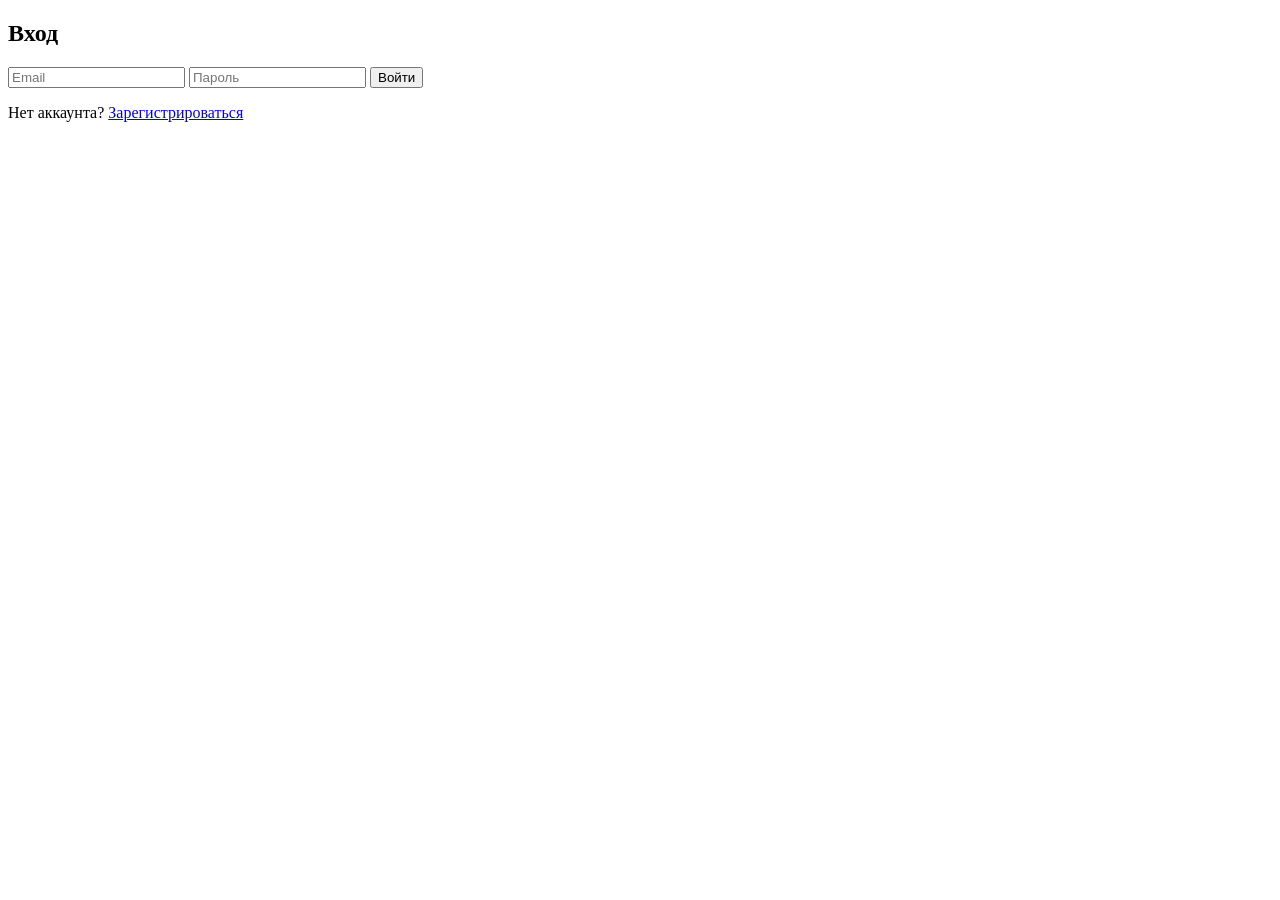
==== auth.html @ 266e4535 "Initial commit" ====
<!DOCTYPE html>
<html lang="ru">
<head>
    <meta charset="UTF-8">
    <title>Вход и Регистрация</title>
    <link rel="stylesheet" href="style.css"> </head>
<body>
    <div class="auth-container">
        <div id="loginBlock">
            <h2>Вход</h2>
            <form id="loginForm">
                <input type="email" id="loginEmail" placeholder="Email" required>
                <input type="password" id="loginPassword" placeholder="Пароль" required>
                <button type="submit">Войти</button>
            </form>
            <p>Нет аккаунта? <a href="#" onclick="toggleAuth()">Зарегистрироваться</a></p>
        </div>

        <div id="registerBlock" style="display: none;">
            <h2>Регистрация</h2>
            <form id="registerForm">
                <input type="email" id="regEmail" placeholder="Email" required>
                <input type="password" id="regPassword" placeholder="Пароль" required>
                <button type="submit">Создать аккаунт</button>
            </form>
            <p>Уже есть аккаунт? <a href="#" onclick="toggleAuth()">Войти</a></p>
        </div>

        <p id="statusMessage" style="font-weight: bold; margin-top: 15px;"></p>
    </div>

    <script src="auth.js"></script>
</body>
</html>
---- style.css ----
.main-header {
    box-shadow: 0 2px 5px rgba(0,0,0,0.05);
    position: sticky;
    top: 0;
    width: 100%;
    z-index: 100;
    background-color: #ffffff;
}

.main-header nav.container {
    display: flex;
    justify-content: space-between;
    align-items: center;
    padding-top: 1%;    
    padding-bottom: 1%;
    padding-left: 2%;
    padding-right: 2%;
}

.main-header .logo {
    font-family: arial;
    font-size: 1.5rem;
    font-weight: 700;
    color: rgb(0, 0, 0);
    text-decoration: none;
}

.main-header .logo:hover {
    color: #242424;
    text-decoration: none;
    text-shadow: 1px 1px 0px;
}

.main-header nav ul {
    list-style: none;
    display: flex;
    margin: 0;
    padding: 0;
}

.main-header nav ul li {
    margin-left: 25px;
    font-family: arial;
}

.main-header nav ul li a {
    text-decoration: none;
    color: var(--color-text);
    font-weight: 700;
    padding: 5px 0;
    transition: color 0.3s ease;
}

.main-header nav ul li a.active {
    color: #6D7546;
    border-bottom: 3px solid var(--color-accent);
}

.hero {
    background-image: url('https://images.unsplash.com/photo-1511497584788-876760111969?q=80&w=2070');
    background-size: cover;
    background-position: center center;
    color: #ffffff;
    height: 60vh;
    min-height: 450px;
    display: flex;
    align-items: center;
    justify-content: center;
    font-family: arial;
}

.hero-content {
    text-align: center;
}

.hero h1 {
    font-size: 2.8rem;
    margin-bottom: 1rem;
}

.hero p {
    font-size: 1.25rem;
    margin-bottom: 2rem;
    max-width: 600px;
    margin-left: auto;
    margin-right: auto;
}

.hero-buttons {
    display: flex;
    justify-content: center;
    gap: 1rem;
    flex-wrap: wrap;
}

.btn {
    color: #4e4e4e;
    font-weight: 700;
    padding: 12px 28px;
    text-decoration: none;
    transition: transform 0.2s ease;
    background-color: white;
    border-radius: 10px;
}

.btn:hover {
    transform: translateY(-2px);
}

.btn-secondary {
    color: #4e4e4e;
    font-weight: 700;
    padding: 12px 28px;
    text-decoration: none;
    transition: transform 0.2s ease;
    background-color: white;
    border-radius: 10px;
}

.btn-secondary:hover {
    transform: translateY(-2px);
}

.project-goal {
    padding: 60px 0;
    text-align: center;
    font-family: arial;
}

.project-goal h2 {
    font-size: 2.2rem;
    margin-bottom: 1rem;
}

.project-goal p {
    font-size: 1.1rem; 
    line-height: 1.7; 
    max-width: 750px;
    margin: 0 auto 2rem auto; 
}

.forecast-section {
    padding: 60px 0;
    background-color: #c7c7c7;
    text-align: center;
    margin-left: 15%;
    margin-right: 15%;
    margin-top: 2%;
    border-radius: 15px;
    font-family: arial;
}

.forecast-section h2 {
    font-size: 2.2rem;
    margin-bottom: 0.75rem;
}

.forecast-section p {
    font-size: 1.1rem;
    margin-bottom: 2rem;
    max-width: 600px;
    margin-left: auto;
    margin-right: auto;
}


.search-form {
    display: flex;
    justify-content: center;
    gap: 10px; 
    max-width: 500px;
    margin: 0 auto 2rem auto; 
}


.search-form input[type="text"] {
    margin-bottom: 0; 
    flex-grow: 1; 
}


.search-form .btn {
    flex-shrink: 0; 
}


.weather-results-container {
    margin-top: 2rem;
    text-align: left; 
    max-width: 700px;
    margin-left: auto;
    margin-right: auto;
}


.weather-card {
    background: #fff;
    padding: 30px;
    border-radius: 12px;
    box-shadow: 0 10px 30px rgba(0,0,0,0.08);
    border: 1px solid var(--color-border);
    animation: fadeIn 0.5s ease; 
}

@keyframes fadeIn {
    from { opacity: 0; transform: translateY(20px); }
    to { opacity: 1; transform: translateY(0); }
}

.weather-info {
    display: flex;
    align-items: center;
    gap: 20px;
    margin: 20px 0;
}

.weather-info .temp {
    font-size: 3rem;
    font-weight: 700;
    font-family: var();
    color: var();
}

.mtb-tip {
    background-color: var();
    padding: 15px;
    border-radius: 8px;
    border-left: 5px solid var();
    line-height: 1.5;
}

.weather-card h3 {
    margin-top: 0;
    border-bottom: 2px solid var();
    padding-bottom: 10px;
}

.weather-info img {
    width: 100px;
    height: 100px;
    background: linear-gradient(135deg, #e0f7fa 0%, #80deea 100%); 
    border-radius: 50%; 
    padding: 10px;
    box-shadow: 0 4px 10px rgba(0, 191, 165, 0.2); 
}



.trails-section {
    padding: 60px 0;
    background-color: #c7c7c7;
    text-align: center;
    font-family: arial;
    border-radius: 15px;
    margin-left: 15%;
    margin-right: 15%;
    margin-top: 2%;
    
}

.trails-section h2 {
    font-size: 2.2rem;
    margin-bottom: 1rem;
}

.trails-section p {
    margin-bottom: 3rem;
    color: var(--color-text);
}

/* Kontener na mapę */
.map-wrapper {
    width: 100%;
    max-width: 1000px;
    margin: 0 auto;
    border-radius: 15px; 
    overflow: hidden; 
    box-shadow: 0 10px 30px rgba(0,0,0,0.1); 
    border: 1px solid;
    border-color: #242424;
}

.map-wrapper iframe {
    display: block; 
}



.video-section {
    padding: 60px 0;
    background-color: var(--color-background);
    text-align: center;
    font-family: arial;
}

.video-grid {
    display: grid;
    grid-template-columns: repeat(auto-fit, minmax(300px, 1fr)); 
    gap: 30px;
    margin-top: 40px;
}

.video-card {
    background: #fff;
    border-radius: 12px;
    overflow: hidden;
    box-shadow: 0 4px 15px rgba(0,0,0,0.05);
    border: 1px solid var(--color-border);
    transition: transform 0.3s ease;
}

.video-card:hover {
    transform: translateY(-5px);
}


.video-container {
    width: 100%;
    aspect-ratio: 16 / 9; 
}

.video-container iframe {
    width: 100%;
    height: 100%;
    border: none;
}

.video-info {
    padding: 20px;
    text-align: left;
}

.video-info h3 {
    font-size: 1.2rem;
    margin-bottom: 10px;
    color: var(--color-text);
}

.video-info p {
    font-size: 0.95rem;
    color: #666;
    margin-bottom: 0;
}



.contact-section {
    padding: 60px 0;
    text-align: center;
    font-family: arial;
}

.contact-wrapper {
    max-width: 600px;
    margin: 40px auto 0;
    background: #fff;
    padding: 40px;
    border-radius: 15px;
    box-shadow: 0 10px 30px rgba(0,0,0,0.05);
    border: 1px solid var(--color-border);
}

.modern-form {
    text-align: left;
}

.form-group {
    margin-bottom: 20px;
}

.form-group label {
    display: block;
    font-family: var(--font-secondary);
    font-weight: 700;
    margin-bottom: 8px;
    font-size: 0.9rem;
    color: var(--color-text);
}

.form-group input, 
.form-group textarea {
    width: 100%;
    padding: 12px 15px;
    border: 1px solid var(--color-border);
    border-radius: 8px;
    font-family: var(--font-primary);
    font-size: 1rem;
    transition: border-color 0.3s ease, box-shadow 0.3s ease;
}


.form-group input:focus, 
.form-group textarea:focus {
    outline: none;
    border-color: var(--color-accent);
    box-shadow: 0 0 0 3px rgba(0, 191, 165, 0.1);
}

.modern-form .btn {
    width: 100%;
    margin-top: 10px;
}


.form-status {
    margin-top: 20px;
    padding: 15px;
    border-radius: 8px;
    display: none;
}

.form-status.success {
    display: block;
    background-color: #e8f5e9;
    color: #2e7d32;
    border: 1px solid #c8e6c9;
}

.add-trail-section {
    padding: 40px 0;
    background-color: var(--color-gray-light);
    margin: 20px 0;
    border-radius: 15px;
}

.user-trails-grid {
    display: grid;
    grid-template-columns: repeat(auto-fit, minmax(250px, 1fr));
    gap: 20px;
    margin-top: 30px;
}

.trail-card {
    background: white;
    padding: 20px;
    border-radius: 10px;
    border-left: 5px solid var(--color-accent);
    box-shadow: 0 4px 6px rgba(0,0,0,0.05);
    text-align: left;
}

.trail-card h4 { margin-top: 0; }
.difficulty-tag {
    display: inline-block;
    padding: 2px 8px;
    border-radius: 4px;
    font-size: 0.8rem;
    color: white;
    margin-bottom: 10px;
}
.tag-easy { background: #4caf50; }
.tag-medium { background: #2196f3; }
.tag-hard { background: #f44336; }
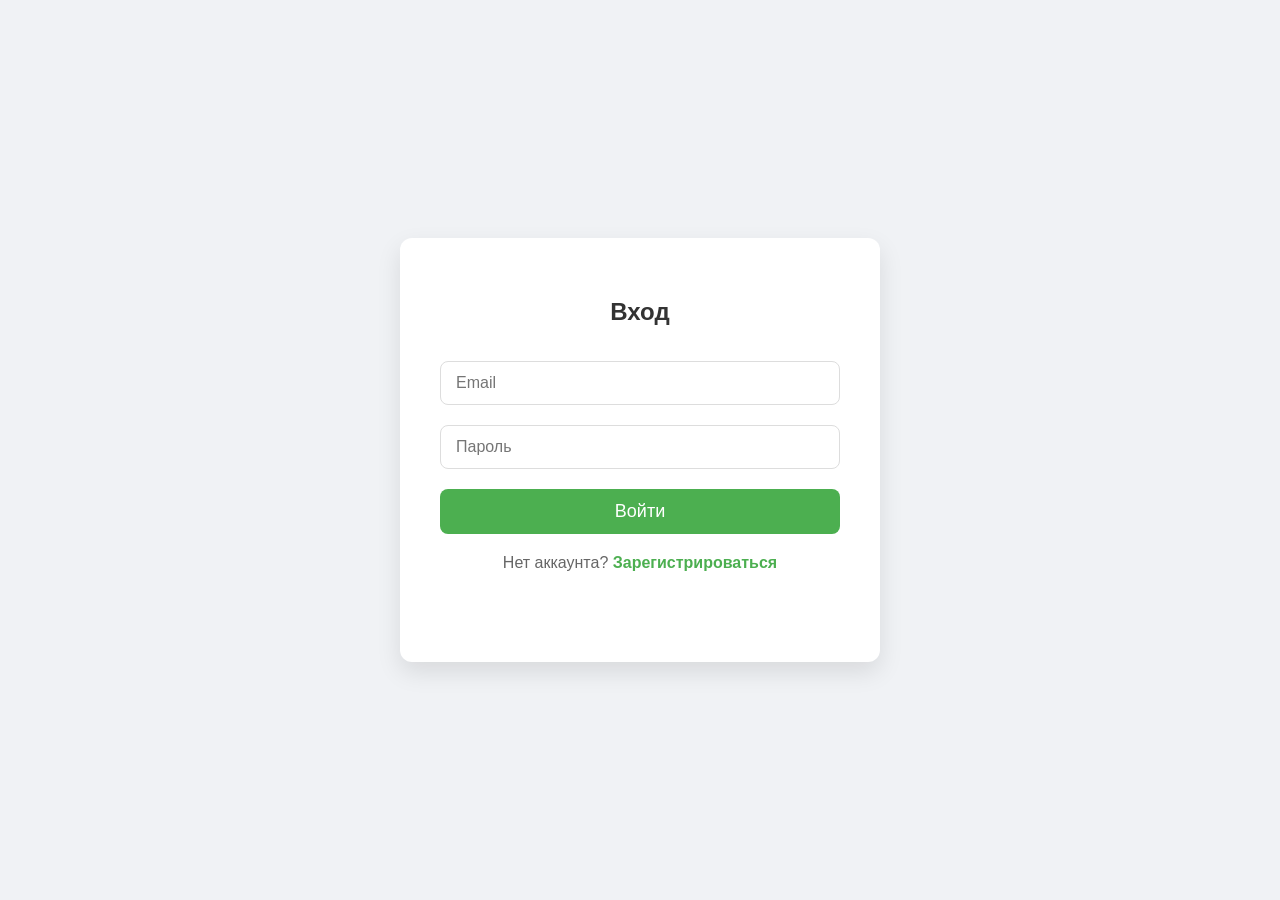
==== commit 87c839dd: "Initial commit" ====
--- a/auth.html
+++ b/auth.html
@@ -3,7 +3,7 @@
 <head>
     <meta charset="UTF-8">
     <title>Вход и Регистрация</title>
-    <link rel="stylesheet" href="style.css"> </head>
+    <link rel="stylesheet" href="auth.css"> </head>
 <body>
     <div class="auth-container">
         <div id="loginBlock">
--- a/auth.css
+++ b/auth.css
@@ -0,0 +1,92 @@
+/* Общие стили для центрирования */
+body {
+    font-family: 'Segoe UI', Tahoma, Geneva, Verdana, sans-serif;
+    background: #f0f2f5; /* Светло-серый фон */
+    display: flex;
+    justify-content: center;
+    align-items: center;
+    height: 100vh;
+    margin: 0;
+}
+
+/* Контейнер всей формы */
+.auth-container {
+    background: #ffffff;
+    padding: 40px;
+    border-radius: 12px;
+    box-shadow: 0 10px 25px rgba(0, 0, 0, 0.1);
+    width: 100%;
+    max-width: 400px; /* Чтобы на компе не было слишком широко */
+    text-align: center;
+}
+
+h2 {
+    color: #333;
+    margin-bottom: 25px;
+}
+
+/* Стили полей ввода */
+input {
+    width: 100%;
+    padding: 12px 15px;
+    margin: 10px 0;
+    border: 1px solid #ddd;
+    border-radius: 8px;
+    box-sizing: border-box; /* Чтобы паддинги не раздували инпут */
+    font-size: 16px;
+    transition: border-color 0.3s;
+}
+
+input:focus {
+    border-color: #4CAF50; /* Зеленый цвет при нажатии */
+    outline: none;
+}
+
+/* Кнопка */
+button {
+    width: 100%;
+    padding: 12px;
+    background-color: #4CAF50;
+    color: white;
+    border: none;
+    border-radius: 8px;
+    font-size: 18px;
+    cursor: pointer;
+    transition: background 0.3s;
+    margin-top: 10px;
+}
+
+button:hover {
+    background-color: #45a049;
+}
+
+/* Ссылки переключения */
+p {
+    margin-top: 20px;
+    color: #666;
+}
+
+a {
+    color: #4CAF50;
+    text-decoration: none;
+    font-weight: bold;
+}
+
+a:hover {
+    text-decoration: underline;
+}
+
+/* Тот самый блок для сообщений об успехе/ошибке */
+#statusMessage {
+    min-height: 20px; /* Чтобы текст не «дергал» форму при появлении */
+    margin-top: 15px;
+    font-size: 14px;
+}
+
+/* Адаптивность для мобилок */
+@media (max-width: 480px) {
+    .auth-container {
+        width: 90%;
+        padding: 25px;
+    }
+}
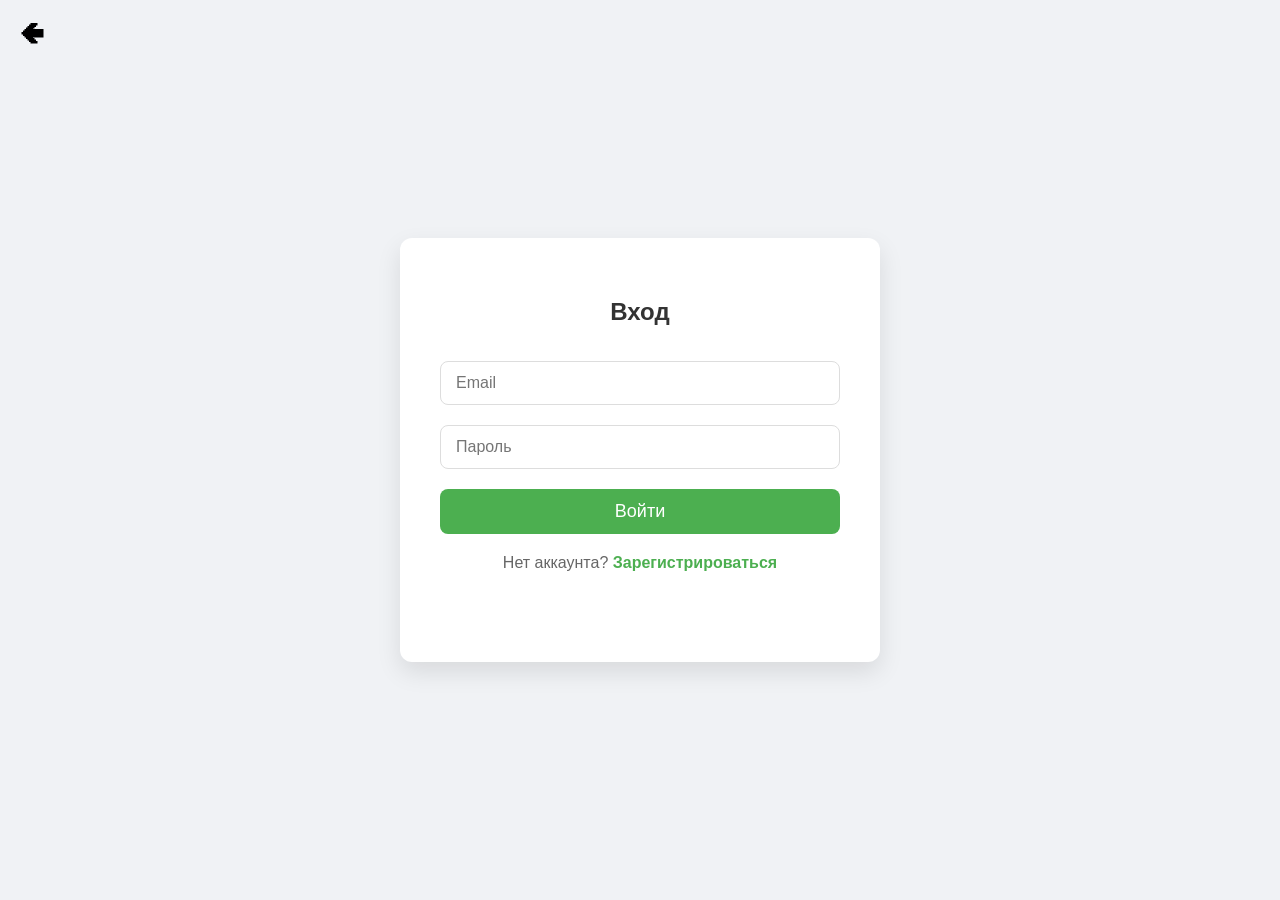
==== commit b78a4caa: "Initial commit" ====
--- a/auth.html
+++ b/auth.html
@@ -5,6 +5,8 @@
     <title>Вход и Регистрация</title>
     <link rel="stylesheet" href="auth.css"> </head>
 <body>
+
+    <a href="index.html" class="logo">🡸</a>
     <div class="auth-container">
         <div id="loginBlock">
             <h2>Вход</h2>
--- a/auth.css
+++ b/auth.css
@@ -89,4 +89,14 @@
         width: 90%;
         padding: 25px;
     }
+}
+
+.logo {
+    position: absolute;
+    top: 20px;
+    left: 20px;
+    font-size: 24px;
+    color: #000000;
+    text-decoration: none;
+    font-weight: bold;
 }
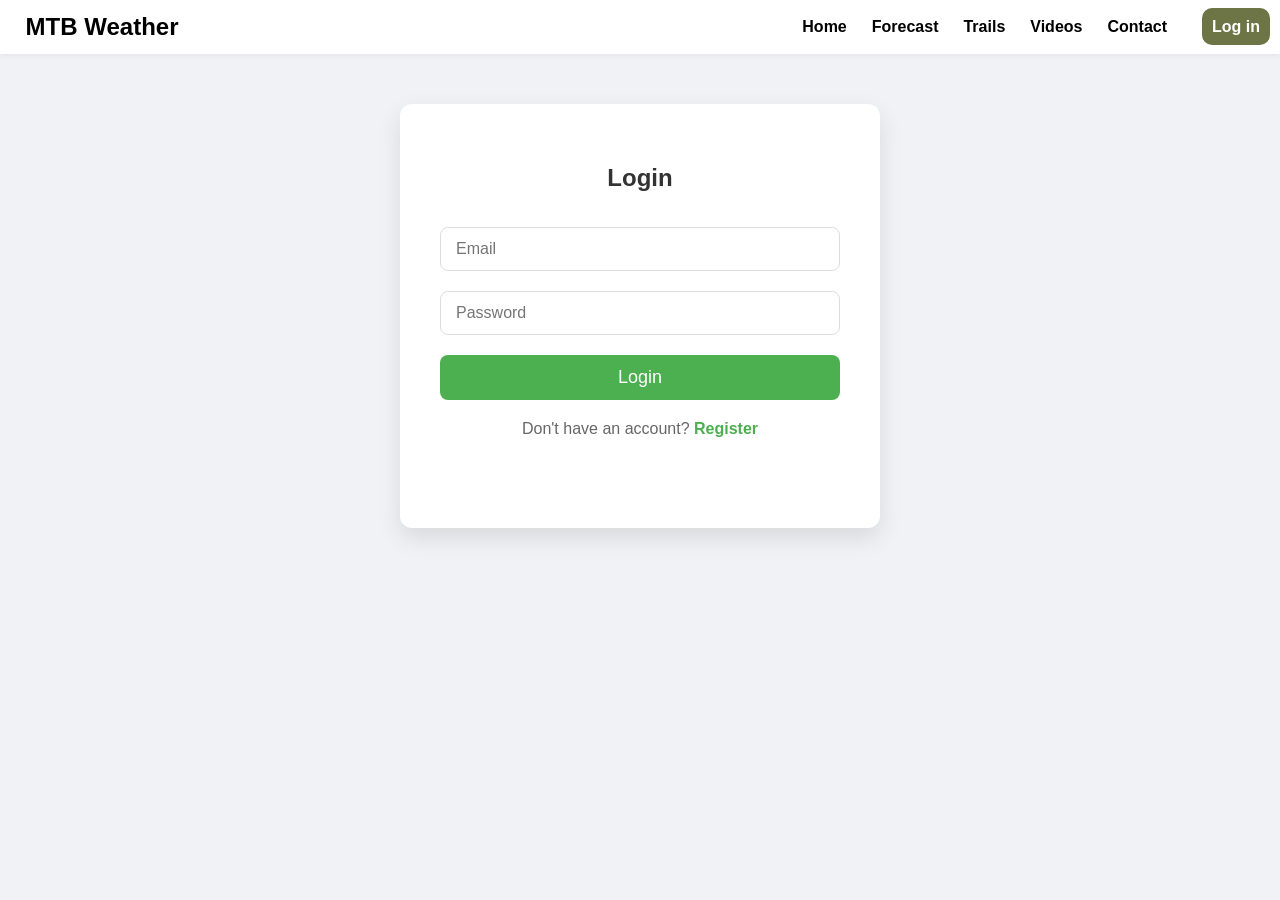
==== commit cd74fe3e: "Initial commit" ====
--- a/auth.html
+++ b/auth.html
@@ -1,31 +1,47 @@
 <!DOCTYPE html>
-<html lang="ru">
+<html lang="en">
 <head>
     <meta charset="UTF-8">
-    <title>Вход и Регистрация</title>
+    <title>Login and Registration</title>
     <link rel="stylesheet" href="auth.css"> </head>
 <body>
 
-    <a href="index.html" class="logo">🡸</a>
+     <header class="main-header">
+        <nav class="container">
+            <a href="index.html" class="logo">
+                MTB Weather
+            </a>
+            
+            <ul>
+                <li><a href="index.html" class="active">Home</a></li>
+                <li><a href="prognoza.html">Forecast</a></li>
+                <li><a href="trasy.html">Trails</a></li>
+                <li><a href="wideo.html">Videos</a></li>
+                <li><a href="kontakt.html">Contact</a></li>
+                <li><a href="auth.html" class="login">Log in</a></li>
+            </ul>
+        </nav>
+    </header>
+
     <div class="auth-container">
         <div id="loginBlock">
-            <h2>Вход</h2>
+            <h2>Login</h2>
             <form id="loginForm">
                 <input type="email" id="loginEmail" placeholder="Email" required>
-                <input type="password" id="loginPassword" placeholder="Пароль" required>
-                <button type="submit">Войти</button>
+                <input type="password" id="loginPassword" placeholder="Password" required>
+                <button type="submit">Login</button>
             </form>
-            <p>Нет аккаунта? <a href="#" onclick="toggleAuth()">Зарегистрироваться</a></p>
+            <p>Don't have an account? <a href="#" onclick="toggleAuth()">Register</a></p>
         </div>
 
         <div id="registerBlock" style="display: none;">
-            <h2>Регистрация</h2>
+            <h2>Registration</h2>
             <form id="registerForm">
                 <input type="email" id="regEmail" placeholder="Email" required>
-                <input type="password" id="regPassword" placeholder="Пароль" required>
-                <button type="submit">Создать аккаунт</button>
+                <input type="password" id="regPassword" placeholder="Password" required>
+                <button type="submit">Create Account</button>
             </form>
-            <p>Уже есть аккаунт? <a href="#" onclick="toggleAuth()">Войти</a></p>
+            <p>Already have an account? <a href="#" onclick="toggleAuth()">Login</a></p>
         </div>
 
         <p id="statusMessage" style="font-weight: bold; margin-top: 15px;"></p>
--- a/auth.css
+++ b/auth.css
@@ -3,10 +3,12 @@
     font-family: 'Segoe UI', Tahoma, Geneva, Verdana, sans-serif;
     background: #f0f2f5; /* Светло-серый фон */
     display: flex;
-    justify-content: center;
-    align-items: center;
-    height: 100vh;
+    flex-direction: column;
     margin: 0;
+}
+
+html {
+    scroll-behavior: smooth;
 }
 
 /* Контейнер всей формы */
@@ -18,6 +20,7 @@
     width: 100%;
     max-width: 400px; /* Чтобы на компе не было слишком широко */
     text-align: center;
+    margin: 50px auto;
 }
 
 h2 {
@@ -76,7 +79,7 @@
     text-decoration: underline;
 }
 
-/* Тот самый блок для сообщений об успехе/ошибке */
+
 #statusMessage {
     min-height: 20px; /* Чтобы текст не «дергал» форму при появлении */
     margin-top: 15px;
@@ -91,12 +94,64 @@
     }
 }
 
-.logo {
-    position: absolute;
-    top: 20px;
-    left: 20px;
-    font-size: 24px;
-    color: #000000;
+.main-header {
+    box-shadow: 0 2px 5px rgba(0,0,0,0.05);
+    position: sticky;
+    top: 0;
+    width: 100%;
+    z-index: 100;
+    background-color: #ffffff;
+    
+}
+
+.main-header nav.container {
+    display: flex;
+    justify-content: space-between;
+    align-items: center;
+    padding-top: 1%;    
+    padding-bottom: 1%;
+    padding-left: 2%;
+    padding-right: 0%;
+}
+
+.main-header .logo {
+    font-family: arial;
+    font-size: 1.5rem;
+    font-weight: 700;
+    color: rgb(0, 0, 0);
     text-decoration: none;
-    font-weight: bold;
+}
+
+.main-header .logo:hover {
+    color: #242424;
+    text-decoration: none;
+}
+
+.main-header nav ul {
+    list-style: none;
+    display: flex;
+    margin: 0;
+    padding: 0;
+}
+
+.main-header nav ul li {
+    margin-left: 25px;
+    font-family: arial;
+}
+
+.main-header nav ul li a {
+    text-decoration: none;
+    color: var(--color-text);
+    font-weight: 700;
+    padding: 5px 0;
+    transition: color 0.3s ease;
+}
+
+.main-header nav ul li a.login {
+    color: white;
+    background: #6D7546;
+    margin-left: 10px;
+    margin-right: 10px;
+    padding: 10px;
+    border-radius: 10px;
 }
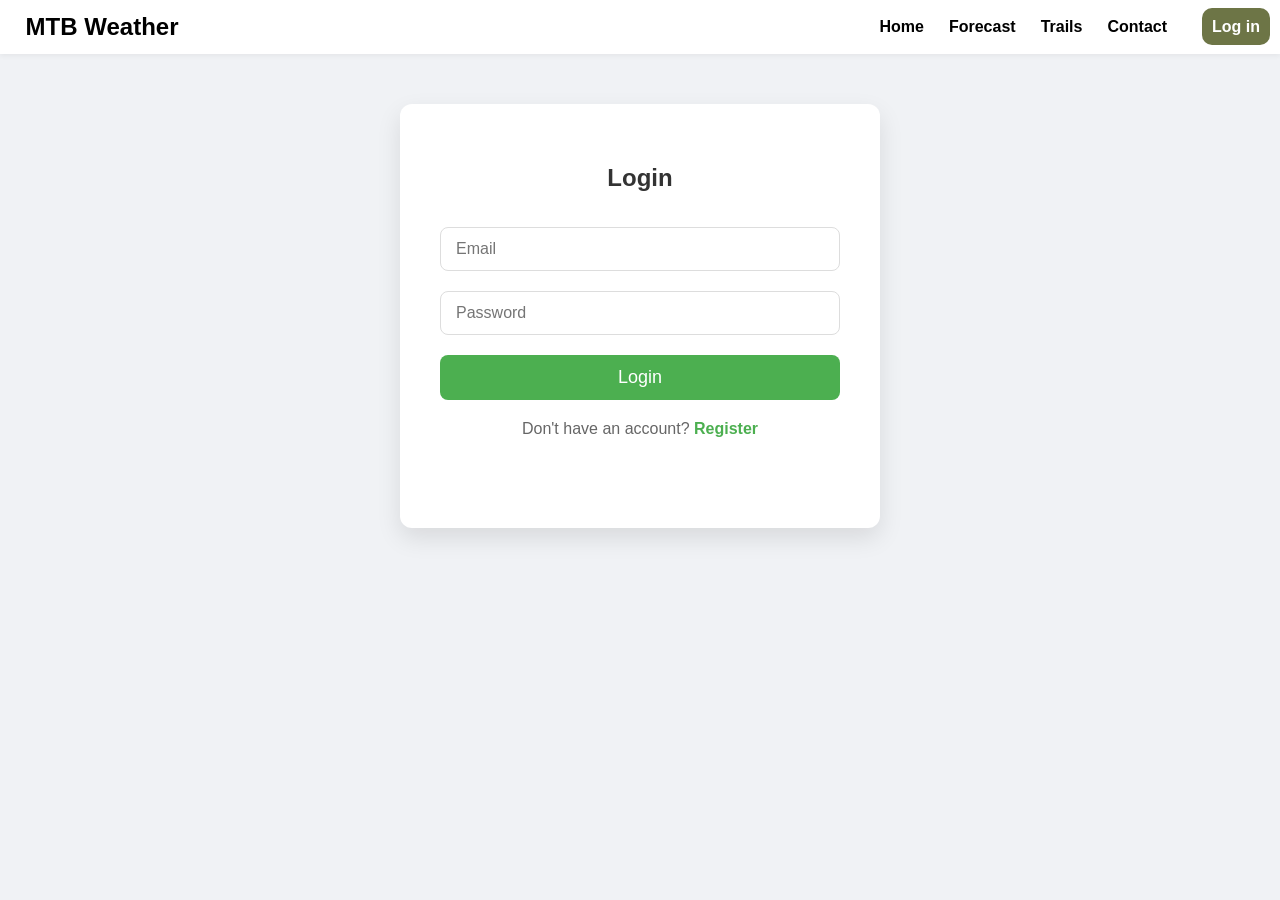
==== commit 9fb3b485: "Initial commit" ====
--- a/auth.html
+++ b/auth.html
@@ -16,7 +16,7 @@
                 <li><a href="index.html" class="active">Home</a></li>
                 <li><a href="prognoza.html">Forecast</a></li>
                 <li><a href="trasy.html">Trails</a></li>
-                <li><a href="wideo.html">Videos</a></li>
+                
                 <li><a href="kontakt.html">Contact</a></li>
                 <li><a href="auth.html" class="login">Log in</a></li>
             </ul>
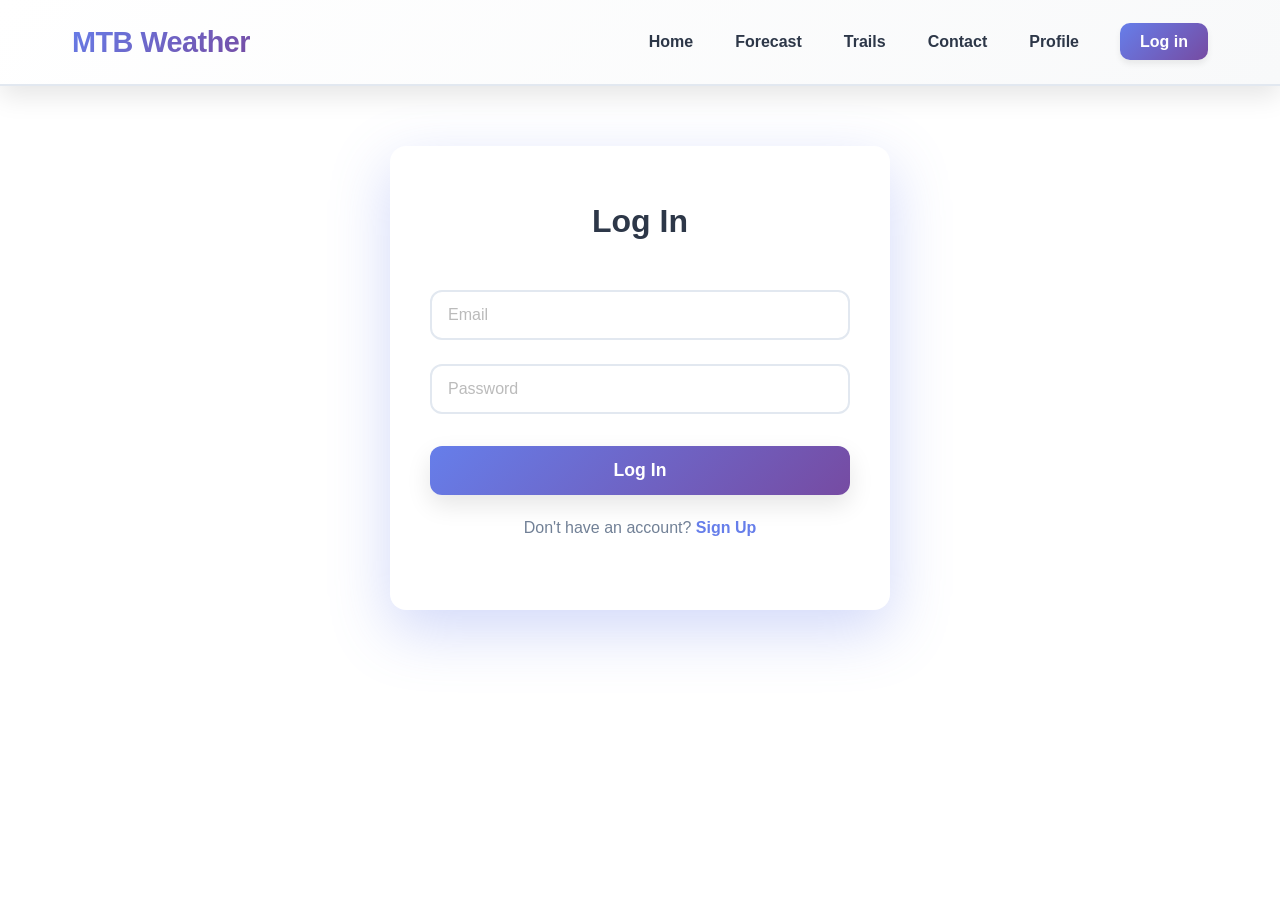
==== commit aa72a0a3: "Initial commit" ====
--- a/auth.html
+++ b/auth.html
@@ -2,50 +2,55 @@
 <html lang="en">
 <head>
     <meta charset="UTF-8">
-    <title>Login and Registration</title>
-    <link rel="stylesheet" href="auth.css"> </head>
+    <meta name="viewport" content="width=device-width, initial-scale=1.0">
+    <title>Login and Registration - MTB Weather</title>
+    <link rel="stylesheet" href="style.css">
+</head>
 <body>
 
-     <header class="main-header">
+    <header class="main-header">
         <nav class="container">
             <a href="index.html" class="logo">
                 MTB Weather
             </a>
             
             <ul>
-                <li><a href="index.html" class="active">Home</a></li>
+                <li><a href="index.html">Home</a></li>
                 <li><a href="prognoza.html">Forecast</a></li>
                 <li><a href="trasy.html">Trails</a></li>
                 
                 <li><a href="kontakt.html">Contact</a></li>
-                <li><a href="auth.html" class="login">Log in</a></li>
+                <li><a href="profile.html">Profile</a></li>
+                <li><a href="auth.html" class="login active">Log in</a></li>
             </ul>
         </nav>
     </header>
 
-    <div class="auth-container">
-        <div id="loginBlock">
-            <h2>Login</h2>
-            <form id="loginForm">
-                <input type="email" id="loginEmail" placeholder="Email" required>
-                <input type="password" id="loginPassword" placeholder="Password" required>
-                <button type="submit">Login</button>
-            </form>
-            <p>Don't have an account? <a href="#" onclick="toggleAuth()">Register</a></p>
+    <main>
+        <div class="auth-container">
+            <div id="loginBlock">
+                <h2>Log In</h2>
+                <form id="loginForm">
+                    <input type="email" id="loginEmail" placeholder="Email" required>
+                    <input type="password" id="loginPassword" placeholder="Password" required>
+                    <button type="submit">Log In</button>
+                </form>
+                <p>Don't have an account? <a href="#" onclick="toggleAuth()">Sign Up</a></p>
+            </div>
+
+            <div id="registerBlock" style="display: none;">
+                <h2>Registration</h2>
+                <form id="registerForm">
+                    <input type="email" id="regEmail" placeholder="Email" required>
+                    <input type="password" id="regPassword" placeholder="Password" required>
+                    <button type="submit">Create Account</button>
+                </form>
+                <p>Already have an account? <a href="#" onclick="toggleAuth()">Log In</a></p>
+            </div>
+
+            <p id="statusMessage"></p>
         </div>
-
-        <div id="registerBlock" style="display: none;">
-            <h2>Registration</h2>
-            <form id="registerForm">
-                <input type="email" id="regEmail" placeholder="Email" required>
-                <input type="password" id="regPassword" placeholder="Password" required>
-                <button type="submit">Create Account</button>
-            </form>
-            <p>Already have an account? <a href="#" onclick="toggleAuth()">Login</a></p>
-        </div>
-
-        <p id="statusMessage" style="font-weight: bold; margin-top: 15px;"></p>
-    </div>
+    </main>
 
     <script src="auth.js"></script>
 </body>
--- a/style.css
+++ b/style.css
@@ -0,0 +1,1566 @@
+/* ===== CSS Variables ===== */
+:root {
+    --primary-color: #667eea;
+    --secondary-color: #764ba2;
+    --accent-color: #f093fb;
+    --text-dark: #2d3748;
+    --text-light: #718096;
+    --bg-light: #f7fafc;
+    --white: #ffffff;
+    --border-color: #e2e8f0;
+    --shadow-sm: 0 4px 6px rgba(0, 0, 0, 0.07);
+    --shadow-md: 0 10px 25px rgba(0, 0, 0, 0.1);
+    --shadow-lg: 0 20px 60px rgba(102, 126, 234, 0.3);
+}
+
+/* ===== Global Styles ===== */
+* {
+    margin: 0;
+    padding: 0;
+    box-sizing: border-box;
+}
+
+html, body {
+    font-family: 'Segoe UI', Tahoma, Geneva, Verdana, sans-serif;
+    color: var(--text-dark);
+    background-color: var(--white);
+    line-height: 1.6;
+}
+
+main {
+    min-height: calc(100vh - 200px);
+}
+
+.container {
+    max-width: 1200px;
+    margin: 0 auto;
+    padding: 0 20px;
+}
+
+/* ===== Header Navigation ===== */
+.main-header {
+    box-shadow: var(--shadow-md);
+    position: sticky;
+    top: 0;
+    width: 100%;
+    z-index: 100;
+    background: linear-gradient(135deg, var(--white) 0%, #f8f9fa 100%);
+    border-bottom: 2px solid var(--border-color);
+}
+
+.main-header nav.container {
+    display: flex;
+    justify-content: space-between;
+    align-items: center;
+    padding: 1.2rem 2rem;
+}
+
+.main-header .logo {
+    font-family: 'Segoe UI', sans-serif;
+    font-size: 1.8rem;
+    font-weight: 800;
+    background: linear-gradient(135deg, var(--primary-color), var(--secondary-color));
+    -webkit-background-clip: text;
+    -webkit-text-fill-color: transparent;
+    background-clip: text;
+    text-decoration: none;
+    letter-spacing: -0.5px;
+    transition: transform 0.3s ease;
+}
+
+.main-header .logo:hover {
+    transform: scale(1.05);
+    text-decoration: none;
+}
+
+.main-header nav ul {
+    list-style: none;
+    display: flex;
+    margin: 0;
+    padding: 0;
+    gap: 10px;
+    align-items: center;
+}
+
+.main-header nav ul li {
+    margin-left: 0;
+    font-family: 'Segoe UI', sans-serif;
+}
+
+.main-header nav ul li a {
+    text-decoration: none;
+    color: var(--text-dark);
+    font-weight: 600;
+    padding: 8px 16px;
+    transition: all 0.3s ease;
+    border-radius: 8px;
+    position: relative;
+}
+
+.main-header nav ul li a::after {
+    content: '';
+    position: absolute;
+    bottom: 0;
+    left: 50%;
+    width: 0;
+    height: 2px;
+    background: var(--primary-color);
+    transition: all 0.3s ease;
+    transform: translateX(-50%);
+}
+
+.main-header nav ul li a:hover::after {
+    width: 80%;
+}
+
+.main-header nav ul li a:hover {
+    color: var(--primary-color);
+}
+
+.main-header nav ul li a.login {
+    color: var(--white);
+    background: linear-gradient(135deg, var(--primary-color), var(--secondary-color));
+    padding: 10px 20px;
+    border-radius: 10px;
+    margin-left: 15px;
+    font-weight: 700;
+    box-shadow: var(--shadow-sm);
+    transition: all 0.3s ease;
+}
+
+.main-header nav ul li a.login:hover {
+    transform: translateY(-3px);
+    box-shadow: var(--shadow-md);
+}
+
+.main-header nav ul li a.login::after {
+    display: none;
+}
+
+/* ===== Hero Section ===== */
+.hero {
+    background: linear-gradient(135deg, var(--primary-color) 0%, var(--secondary-color) 100%);
+    color: var(--white);
+    height: 60vh;
+    min-height: 500px;
+    display: flex;
+    align-items: center;
+    justify-content: center;
+    font-family: 'Segoe UI', sans-serif;
+    position: relative;
+    overflow: hidden;
+}
+
+.hero::before {
+    content: '';
+    position: absolute;
+    top: -50%;
+    right: -10%;
+    width: 500px;
+    height: 500px;
+    background: rgba(255, 255, 255, 0.1);
+    border-radius: 50%;
+    animation: float 6s ease-in-out infinite;
+}
+
+@keyframes float {
+    0%, 100% { transform: translateY(0px); }
+    50% { transform: translateY(20px); }
+}
+
+.hero-content {
+    text-align: center;
+    position: relative;
+    z-index: 1;
+}
+
+.hero h1 {
+    font-size: 3.5rem;
+    margin-bottom: 1rem;
+    font-weight: 800;
+    letter-spacing: -1px;
+    line-height: 1.2;
+}
+
+.hero p {
+    font-size: 1.35rem;
+    margin-bottom: 2.5rem;
+    max-width: 700px;
+    margin-left: auto;
+    margin-right: auto;
+    opacity: 0.95;
+    line-height: 1.7;
+}
+
+.hero-buttons {
+    display: flex;
+    justify-content: center;
+    gap: 1.5rem;
+    flex-wrap: wrap;
+}
+
+/* ===== Buttons ===== */
+.btn {
+    color: var(--white);
+    font-weight: 700;
+    padding: 13px 32px;
+    text-decoration: none;
+    transition: all 0.3s ease;
+    background: linear-gradient(135deg, rgba(255,255,255,0.2), rgba(255,255,255,0.1));
+    border-radius: 12px;
+    border: 2px solid rgba(255,255,255,0.3);
+    cursor: pointer;
+    font-size: 1rem;
+    display: inline-block;
+}
+
+.btn:hover {
+    transform: translateY(-3px);
+    box-shadow: 0 15px 35px rgba(0, 0, 0, 0.2);
+    background: rgba(255,255,255,0.25);
+    border-color: rgba(255,255,255,0.5);
+}
+
+.btn:active {
+    transform: translateY(-1px);
+}
+
+.btn-secondary {
+    color: var(--text-dark);
+    font-weight: 700;
+    padding: 13px 32px;
+    text-decoration: none;
+    transition: all 0.3s ease;
+    background-color: var(--white);
+    border-radius: 12px;
+    border: 2px solid var(--primary-color);
+    cursor: pointer;
+    font-size: 1rem;
+    display: inline-block;
+}
+
+.btn-secondary:hover {
+    transform: translateY(-3px);
+}
+
+/* ===== Project Goal Section ===== */
+.project-goal {
+    padding: 100px 20px;
+    text-align: center;
+    font-family: 'Segoe UI', sans-serif;
+    background-color: var(--bg-light);
+}
+
+.project-goal h2 {
+    font-size: 2.5rem;
+    margin-bottom: 1.5rem;
+    font-weight: 800;
+    color: var(--text-dark);
+}
+
+.project-goal p {
+    font-size: 1.15rem; 
+    line-height: 1.8; 
+    max-width: 750px;
+    margin: 0 auto 2rem auto;
+    color: var(--text-light);
+}
+
+/* ===== Forecast Section ===== */
+.forecast-section {
+    padding: 100px 40px;
+    background: linear-gradient(135deg, var(--primary-color) 0%, var(--secondary-color) 100%);
+    text-align: center;
+    margin: 3% auto;
+    max-width: 1100px;
+    border-radius: 25px;
+    font-family: 'Segoe UI', sans-serif;
+    box-shadow: var(--shadow-lg);
+    color: var(--white);
+    position: relative;
+    overflow: hidden;
+}
+
+.forecast-section::before {
+    content: '';
+    position: absolute;
+    bottom: -50px;
+    right: -50px;
+    width: 300px;
+    height: 300px;
+    background: rgba(255, 255, 255, 0.1);
+    border-radius: 50%;
+}
+
+.forecast-section h2 {
+    font-size: 3rem;
+    margin-bottom: 1rem;
+    font-weight: 800;
+    letter-spacing: -0.5px;
+    position: relative;
+    z-index: 1;
+}
+
+.forecast-section p {
+    font-size: 1.2rem;
+    margin-bottom: 3rem;
+    max-width: 650px;
+    margin-left: auto;
+    margin-right: auto;
+    line-height: 1.7;
+    opacity: 0.98;
+    position: relative;
+    z-index: 1;
+}
+
+/* ===== Search Form ===== */
+.search-form {
+    display: flex;
+    justify-content: center;
+    gap: 12px; 
+    max-width: 600px;
+    margin: 0 auto 3rem auto;
+    flex-wrap: wrap;
+    position: relative;
+    z-index: 1;
+}
+
+.search-form input[type="text"] {
+    margin-bottom: 0; 
+    flex-grow: 1;
+    min-width: 280px;
+    padding: 15px 20px;
+    border: none;
+    border-radius: 14px;
+    font-size: 1rem;
+    background-color: var(--white);
+    box-shadow: var(--shadow-md);
+    transition: all 0.3s ease;
+    color: var(--text-dark);
+}
+
+.search-form input[type="text"]:focus {
+    outline: none;
+    box-shadow: 0 20px 40px rgba(0, 0, 0, 0.2);
+    transform: translateY(-3px);
+}
+
+.search-form input[type="text"]::placeholder {
+    color: #bbb;
+}
+
+.search-form .btn {
+    flex-shrink: 0;
+    background: var(--white);
+    color: var(--primary-color);
+    font-weight: 800;
+    padding: 15px 36px;
+    border: none;
+    border-radius: 14px;
+    font-size: 1rem;
+    cursor: pointer;
+    box-shadow: var(--shadow-md);
+    transition: all 0.3s ease;
+}
+
+.search-form .btn:hover {
+    transform: translateY(-3px);
+    box-shadow: 0 20px 40px rgba(0, 0, 0, 0.2);
+    background-color: #f0f5ff;
+}
+
+.search-form .btn:active {
+    transform: translateY(-1px);
+}
+
+/* ===== Weather Results Container ===== */
+.weather-results-container {
+    margin-top: 3rem;
+    text-align: left; 
+    max-width: 750px;
+    margin-left: auto;
+    margin-right: auto;
+    position: relative;
+    z-index: 1;
+}
+
+/* ===== Weather Card ===== */
+.weather-card {
+    background: var(--white);
+    padding: 35px;
+    border-radius: 16px;
+    box-shadow: var(--shadow-md);
+    border: 1px solid var(--border-color);
+    animation: slideUp 0.5s ease;
+    transition: all 0.3s ease;
+    margin-bottom: 20px;
+}
+
+.weather-card:hover {
+    box-shadow: var(--shadow-lg);
+    transform: translateY(-5px);
+}
+
+@keyframes slideUp {
+    from { 
+        opacity: 0; 
+        transform: translateY(30px); 
+    }
+    to { 
+        opacity: 1; 
+        transform: translateY(0); 
+    }
+}
+
+.weather-card h3 {
+    margin-top: 0;
+    margin-bottom: 20px;
+    color: var(--primary-color);
+    font-size: 1.6rem;
+    font-weight: 800;
+    border-bottom: 3px solid var(--primary-color);
+    padding-bottom: 12px;
+}
+
+/* ===== Weather Info ===== */
+.weather-info {
+    display: flex;
+    align-items: center;
+    gap: 25px;
+    margin: 25px 0;
+    padding: 20px;
+    background: linear-gradient(135deg, rgba(102, 126, 234, 0.05), rgba(118, 75, 162, 0.05));
+    border-radius: 12px;
+}
+
+.weather-info .temp {
+    font-size: 3.5rem;
+    font-weight: 800;
+    color: var(--primary-color);
+}
+
+.weather-info img {
+    width: 120px;
+    height: 120px;
+    border-radius: 50%; 
+    padding: 10px;
+    box-shadow: 0 10px 25px rgba(0, 191, 165, 0.2);
+    flex-shrink: 0;
+}
+
+.weather-info .details p {
+    color: black;
+    margin: 5px 0;
+}
+
+/* ===== MTB Tip ===== */
+.mtb-tip {
+    background: linear-gradient(135deg, rgba(102, 126, 234, 0.1), rgba(118, 75, 162, 0.1));
+    padding: 20px;
+    border-radius: 12px;
+    border-left: 5px solid var(--primary-color);
+    line-height: 1.7;
+    margin-top: 20px;
+    color: var(--text-dark);
+    font-weight: 500;
+}
+
+/* ===== Additional Styles ===== */
+input, textarea, select {
+    font-family: 'Segoe UI', sans-serif;
+}
+
+a {
+    color: var(--primary-color);
+    text-decoration: none;
+    transition: color 0.3s ease;
+}
+
+a:hover {
+    text-decoration: underline;
+}
+
+/* ===== Responsive Design ===== */
+@media (max-width: 768px) {
+    .main-header nav.container {
+        flex-direction: column;
+        gap: 1rem;
+        padding: 1rem;
+    }
+
+    .main-header nav ul {
+        flex-direction: column;
+        gap: 10px;
+        width: 100%;
+    }
+
+    .main-header nav ul li {
+        width: 100%;
+        text-align: center;
+    }
+
+    .main-header nav ul li a.login {
+        margin-left: 0;
+    }
+
+    .hero h1 {
+        font-size: 2.2rem;
+    }
+
+    .hero p {
+        font-size: 1.1rem;
+    }
+
+    .forecast-section {
+        margin: 2rem 1rem;
+        padding: 60px 20px;
+    }
+
+    .forecast-section h2 {
+        font-size: 2rem;
+    }
+
+    .forecast-section p {
+        font-size: 1rem;
+    }
+
+    .search-form {
+        flex-direction: column;
+    }
+
+    .search-form input[type="text"],
+    .search-form .btn {
+        width: 100%;
+        min-width: unset;
+    }
+
+    .weather-info {
+        flex-direction: column;
+        text-align: center;
+    }
+
+    .project-goal {
+        padding: 60px 20px;
+    }
+
+    .project-goal h2 {
+        font-size: 1.8rem;
+    }
+}
+
+@media (max-width: 480px) {
+    .main-header .logo {
+        font-size: 1.5rem;
+    }
+
+    .hero {
+        min-height: 350px;
+    }
+
+    .hero h1 {
+        font-size: 1.8rem;
+    }
+
+    .hero-buttons {
+        flex-direction: column;
+    }
+
+    .btn {
+        width: 100%;
+    }
+
+    .weather-card {
+        padding: 20px;
+    }
+
+    .weather-info img {
+        width: 80px;
+        height: 80px;
+    }
+
+    .weather-info .temp {
+        font-size: 2.5rem;
+    }
+}
+
+/* ===== Trails Section ===== */
+.trails-intro {
+    padding: 80px 40px;
+    background: linear-gradient(135deg, var(--primary-color) 0%, var(--secondary-color) 100%);
+    text-align: center;
+    color: var(--white);
+    font-family: 'Segoe UI', sans-serif;
+    position: relative;
+    overflow: hidden;
+}
+
+.trails-intro::before {
+    content: '';
+    position: absolute;
+    top: -50px;
+    left: -50px;
+    width: 300px;
+    height: 300px;
+    background: rgba(255, 255, 255, 0.1);
+    border-radius: 50%;
+}
+
+.trails-intro h1 {
+    font-size: 3.5rem;
+    margin-bottom: 1rem;
+    font-weight: 800;
+    letter-spacing: -1px;
+    position: relative;
+    z-index: 1;
+    line-height: 1.2;
+}
+
+.trails-intro .intro-text {
+    font-size: 1.2rem;
+    max-width: 700px;
+    margin: 0 auto;
+    line-height: 1.7;
+    opacity: 0.98;
+    position: relative;
+    z-index: 1;
+}
+
+.trail-categories {
+    padding: 80px 40px;
+    background-color: var(--bg-light);
+    text-align: center;
+    font-family: 'Segoe UI', sans-serif;
+}
+
+.trail-categories h2 {
+    font-size: 2.8rem;
+    margin-bottom: 3rem;
+    font-weight: 800;
+    color: var(--text-dark);
+}
+
+.categories-grid {
+    display: grid;
+    grid-template-columns: repeat(auto-fit, minmax(250px, 1fr));
+    gap: 25px;
+    max-width: 1400px;
+    margin: 0 auto;
+}
+
+.category-card {
+    background: var(--white);
+    padding: 40px 30px;
+    border-radius: 16px;
+    box-shadow: var(--shadow-md);
+    transition: all 0.3s ease;
+    border: 2px solid transparent;
+}
+
+.category-card:hover {
+    transform: translateY(-10px);
+    box-shadow: var(--shadow-lg);
+    border-color: var(--primary-color);
+}
+
+.category-icon {
+    font-size: 3rem;
+    margin-bottom: 15px;
+}
+
+.category-card h3 {
+    font-size: 1.6rem;
+    color: var(--primary-color);
+    margin-bottom: 10px;
+    font-weight: 800;
+}
+
+.category-card p {
+    color: var(--text-light);
+    font-size: 1rem;
+    line-height: 1.6;
+}
+
+.trails-map-section {
+    padding: 100px 40px;
+    background-color: #fafbfc;
+    text-align: center;
+    font-family: 'Segoe UI', sans-serif;
+}
+
+.map-section-header {
+    margin-bottom: 4rem;
+    animation: fadeInDown 0.6s ease;
+}
+
+@keyframes fadeInDown {
+    from {
+        opacity: 0;
+        transform: translateY(-20px);
+    }
+    to {
+        opacity: 1;
+        transform: translateY(0);
+    }
+}
+
+.map-section-header h2 {
+    font-size: 3rem;
+    font-weight: 800;
+    color: var(--text-dark);
+    margin-bottom: 0.5rem;
+    letter-spacing: -1px;
+}
+
+.map-section-header p {
+    font-size: 1.3rem;
+    color: var(--primary-color);
+    font-weight: 600;
+}
+
+.map-container-modern {
+    display: grid;
+    grid-template-columns: 1fr 1.5fr;
+    gap: 40px;
+    align-items: start;
+    margin-bottom: 4rem;
+}
+
+.map-left-info {
+    animation: fadeInLeft 0.6s ease;
+}
+
+@keyframes fadeInLeft {
+    from {
+        opacity: 0;
+        transform: translateX(-30px);
+    }
+    to {
+        opacity: 1;
+        transform: translateX(0);
+    }
+}
+
+.info-badge {
+    background: linear-gradient(135deg, var(--primary-color), var(--secondary-color));
+    color: var(--white);
+    padding: 30px;
+    border-radius: 18px;
+    margin-bottom: 25px;
+    box-shadow: var(--shadow-lg);
+    transition: all 0.3s ease;
+}
+
+.info-badge:hover {
+    transform: translateY(-5px);
+    box-shadow: 0 30px 80px rgba(102, 126, 234, 0.4);
+}
+
+.badge-number {
+    font-size: 3rem;
+    display: block;
+    margin-bottom: 10px;
+}
+
+.info-badge p {
+    font-size: 1.4rem;
+    font-weight: 700;
+    margin: 0;
+}
+
+.info-features {
+    background: var(--white);
+    padding: 30px;
+    border-radius: 18px;
+    box-shadow: var(--shadow-md);
+    text-align: left;
+}
+
+.info-features h3 {
+    color: var(--text-dark);
+    font-size: 1.3rem;
+    font-weight: 800;
+    margin-bottom: 20px;
+    margin-top: 0;
+}
+
+.features-list {
+    list-style: none;
+    padding: 0;
+    margin: 0;
+}
+
+.features-list li {
+    display: flex;
+    gap: 15px;
+    padding: 15px 0;
+    border-bottom: 1px solid var(--border-color);
+}
+
+.features-list li:last-child {
+    border-bottom: none;
+    padding-bottom: 0;
+}
+
+.feature-icon {
+    font-size: 2rem;
+    flex-shrink: 0;
+}
+
+.features-list strong {
+    color: var(--primary-color);
+    font-size: 1.1rem;
+}
+
+.features-list p {
+    color: var(--text-light);
+    margin: 5px 0 0 0;
+    font-size: 0.95rem;
+}
+
+.map-right-wrapper {
+    animation: fadeInRight 0.6s ease;
+}
+
+@keyframes fadeInRight {
+    from {
+        opacity: 0;
+        transform: translateX(30px);
+    }
+    to {
+        opacity: 1;
+        transform: translateX(0);
+    }
+}
+
+.map-wrapper-modern {
+    position: relative;
+    border-radius: 20px;
+    overflow: hidden;
+    box-shadow: 0 25px 70px rgba(102, 126, 234, 0.35);
+    transition: all 0.4s ease;
+    border: 3px solid var(--border-color);
+}
+
+.map-wrapper-modern::before {
+    content: '';
+    position: absolute;
+    top: 0;
+    left: 0;
+    right: 0;
+    height: 5px;
+    background: linear-gradient(90deg, var(--primary-color), var(--secondary-color), var(--accent-color), var(--primary-color));
+    z-index: 20;
+}
+
+.map-wrapper-modern:hover {
+    box-shadow: 0 35px 90px rgba(102, 126, 234, 0.45);
+    border-color: var(--primary-color);
+}
+
+.map-header-badge {
+    position: absolute;
+    top: 20px;
+    right: 20px;
+    background: var(--white);
+    color: var(--primary-color);
+    padding: 10px 20px;
+    border-radius: 50px;
+    font-weight: 700;
+    z-index: 15;
+    box-shadow: var(--shadow-md);
+    font-size: 0.95rem;
+}
+
+.map-wrapper-modern iframe {
+    width: 100% !important;
+    height: 550px !important;
+    border: none;
+    display: block;
+    border-radius: 17px;
+}
+
+.map-info-section {
+    display: grid;
+    grid-template-columns: repeat(auto-fit, minmax(330px, 1fr));
+    gap: 25px;
+}
+
+.info-card-modern {
+    background: var(--white);
+    padding: 35px 30px;
+    border-radius: 18px;
+    box-shadow: var(--shadow-md);
+    border: 2px solid var(--border-color);
+    transition: all 0.3s ease;
+    text-align: left;
+    position: relative;
+    overflow: hidden;
+}
+
+.info-card-modern::before {
+    content: '';
+    position: absolute;
+    top: 0;
+    left: 0;
+    right: 0;
+    height: 4px;
+    background: linear-gradient(90deg, var(--primary-color), var(--secondary-color));
+}
+
+.info-card-modern::after {
+    content: '';
+    position: absolute;
+    top: 0;
+    left: 0;
+    width: 5px;
+    height: 0;
+    background: var(--primary-color);
+    transition: height 0.3s ease;
+}
+
+.info-card-modern:hover {
+    transform: translateY(-8px);
+    box-shadow: 0 20px 50px rgba(102, 126, 234, 0.25);
+    border-color: var(--primary-color);
+}
+
+.info-card-modern:hover::after {
+    height: 100%;
+}
+
+.info-card-icon {
+    font-size: 2.5rem;
+    margin-bottom: 15px;
+    display: block;
+}
+
+.info-card-modern h3 {
+    color: var(--text-dark);
+    font-size: 1.4rem;
+    font-weight: 800;
+    margin: 10px 0 20px 0;
+}
+
+.info-list-modern {
+    list-style: none;
+    padding: 0;
+    margin: 0;
+}
+
+.info-list-modern li {
+    padding: 12px 0;
+    color: var(--text-dark);
+    border-bottom: 1px solid rgba(102, 126, 234, 0.1);
+    font-size: 0.95rem;
+    line-height: 1.6;
+}
+
+.info-list-modern li:last-child {
+    border-bottom: none;
+}
+
+/* ===== Responsive Map Section ===== */
+@media (max-width: 1024px) {
+    .map-container-modern {
+        grid-template-columns: 1fr;
+        gap: 30px;
+    }
+
+    .map-wrapper-modern iframe {
+        height: 450px !important;
+    }
+}
+
+@media (max-width: 768px) {
+    .trails-map-section {
+        padding: 60px 20px;
+    }
+
+    .map-section-header h2 {
+        font-size: 2rem;
+    }
+
+    .map-section-header p {
+        font-size: 1.1rem;
+    }
+
+    .map-container-modern {
+        gap: 20px;
+    }
+
+    .info-badge {
+        padding: 25px;
+    }
+
+    .badge-number {
+        font-size: 2.5rem;
+    }
+
+    .info-badge p {
+        font-size: 1.2rem;
+    }
+
+    .map-features {
+        padding: 20px;
+    }
+
+    .map-wrapper-modern iframe {
+        height: 350px !important;
+    }
+
+    .map-header-badge {
+        top: 15px;
+        right: 15px;
+        padding: 8px 16px;
+        font-size: 0.85rem;
+    }
+
+    .info-card-modern {
+        padding: 25px 20px;
+    }
+
+    .info-card-modern h3 {
+        font-size: 1.2rem;
+    }
+
+    .map-info-section {
+        grid-template-columns: 1fr;
+        gap: 20px;
+    }
+}
+
+@media (max-width: 480px) {
+    .trails-map-section {
+        padding: 40px 15px;
+    }
+
+    .map-section-header h2 {
+        font-size: 1.5rem;
+    }
+
+    .map-section-header p {
+        font-size: 1rem;
+    }
+
+    .info-badge {
+        padding: 20px;
+        margin-bottom: 20px;
+    }
+
+    .badge-number {
+        font-size: 2rem;
+    }
+
+    .info-badge p {
+        font-size: 1.1rem;
+    }
+
+    .features-list li {
+        gap: 12px;
+        padding: 12px 0;
+    }
+
+    .feature-icon {
+        font-size: 1.8rem;
+    }
+
+    .features-list strong {
+        font-size: 1rem;
+    }
+
+    .map-wrapper-modern iframe {
+        height: 280px !important;
+    }
+
+    .info-card-modern {
+        padding: 20px 15px;
+    }
+
+    .info-card-icon {
+        font-size: 2rem;
+    }
+
+    .info-card-modern h3 {
+        font-size: 1.1rem;
+        margin: 8px 0 15px 0;
+    }
+
+    .info-list-modern li {
+        font-size: 0.9rem;
+        padding: 10px 0;
+    }
+}
+
+.trails-cta {
+    padding: 100px 40px;
+    background: linear-gradient(135deg, var(--primary-color) 0%, var(--secondary-color) 100%);
+    text-align: center;
+    color: var(--white);
+    font-family: 'Segoe UI', sans-serif;
+    position: relative;
+    overflow: hidden;
+}
+
+.trails-cta::before {
+    content: '';
+    position: absolute;
+    bottom: -50px;
+    right: -50px;
+    width: 300px;
+    height: 300px;
+    background: rgba(255, 255, 255, 0.1);
+    border-radius: 50%;
+}
+
+.trails-cta h2 {
+    font-size: 2.8rem;
+    margin-bottom: 1rem;
+    font-weight: 800;
+    position: relative;
+    z-index: 1;
+}
+
+.trails-cta p {
+    font-size: 1.2rem;
+    margin-bottom: 2rem;
+    opacity: 0.98;
+    position: relative;
+    z-index: 1;
+}
+
+.trails-cta .btn {
+    background: var(--white);
+    color: var(--primary-color);
+    font-weight: 800;
+    padding: 15px 40px;
+    border: none;
+    border-radius: 14px;
+    font-size: 1.1rem;
+    cursor: pointer;
+    box-shadow: var(--shadow-md);
+    transition: all 0.3s ease;
+    position: relative;
+    z-index: 1;
+}
+
+.trails-cta .btn:hover {
+    transform: translateY(-3px);
+    box-shadow: 0 20px 40px rgba(0, 0, 0, 0.2);
+    background-color: #f0f5ff;
+}
+
+/* ===== Responsive Trail Styles ===== */
+@media (max-width: 768px) {
+    .trails-intro {
+        padding: 60px 20px;
+    }
+
+    .trails-intro h1 {
+        font-size: 2rem;
+    }
+
+    .trails-intro .intro-text {
+        font-size: 1rem;
+    }
+
+    .trail-categories {
+        padding: 60px 20px;
+    }
+
+    .trail-categories h2 {
+        font-size: 2rem;
+    }
+
+    .categories-grid {
+        gap: 15px;
+    }
+
+    .category-card {
+        padding: 30px 20px;
+    }
+
+    .trails-section {
+        padding: 60px 20px;
+    }
+
+    .trails-section h2 {
+        font-size: 2rem;
+    }
+
+    .trails-section p {
+        font-size: 1rem;
+    }
+
+    .map-wrapper {
+        border-radius: 16px;
+        margin-bottom: 2rem;
+    }
+
+    .map-wrapper iframe {
+        height: 400px !important;
+    }
+
+    .map-info {
+        gap: 20px;
+    }
+
+    .info-card {
+        padding: 25px 20px;
+    }
+
+    .info-card h3 {
+        font-size: 1.3rem;
+    }
+
+    .trails-cta {
+        padding: 60px 20px;
+    }
+
+    .trails-cta h2 {
+        font-size: 2rem;
+    }
+
+    .trails-cta p {
+        font-size: 1rem;
+    }
+}
+
+@media (max-width: 480px) {
+    .trails-intro {
+        padding: 40px 15px;
+    }
+
+    .trails-intro h1 {
+        font-size: 1.6rem;
+    }
+
+    .trail-categories {
+        padding: 40px 15px;
+    }
+
+    .trail-categories h2 {
+        font-size: 1.6rem;
+    }
+
+    .categories-grid {
+        grid-template-columns: 1fr;
+        gap: 12px;
+    }
+
+    .trails-section {
+        padding: 40px 15px;
+    }
+
+    .trails-section h2 {
+        font-size: 1.6rem;
+    }
+
+    .map-wrapper {
+        border-radius: 14px;
+        margin-bottom: 1.5rem;
+    }
+
+    .map-wrapper iframe {
+        height: 300px !important;
+    }
+
+    .map-info {
+        grid-template-columns: 1fr;
+        gap: 15px;
+    }
+
+    .info-card {
+        padding: 20px 15px;
+    }
+
+    .info-card h3 {
+        font-size: 1.2rem;
+    }
+
+    .info-card li {
+        padding: 10px 0;
+        font-size: 0.95rem;
+    }
+
+    .trails-cta {
+        padding: 40px 15px;
+    }
+
+    .trails-cta h2 {
+        font-size: 1.6rem;
+    }
+
+    .trails-cta .btn {
+        width: 100%;
+        padding: 12px 24px;
+        font-size: 1rem;
+    }
+}
+
+
+
+.map-wrapper:hover iframe {
+    box-shadow: 0 25px 50px rgba(102, 126, 234, 0.4);
+}
+
+/* ===== Contact Section ===== */
+.contact-section {
+    padding: 100px 40px;
+    background: linear-gradient(135deg, var(--primary-color) 0%, var(--secondary-color) 100%);
+    font-family: 'Segoe UI', sans-serif;
+    color: var(--white);
+    position: relative;
+    overflow: hidden;
+}
+
+.contact-section::before {
+    content: '';
+    position: absolute;
+    top: -50px;
+    left: -50px;
+    width: 300px;
+    height: 300px;
+    background: rgba(255, 255, 255, 0.1);
+    border-radius: 50%;
+}
+
+.contact-section h2 {
+    font-size: 3rem;
+    margin-bottom: 1rem;
+    font-weight: 800;
+    position: relative;
+    z-index: 1;
+}
+
+.contact-section p {
+    font-size: 1.2rem;
+    margin-bottom: 3rem;
+    max-width: 700px;
+    margin-left: auto;
+    margin-right: auto;
+    line-height: 1.7;
+    opacity: 0.98;
+    position: relative;
+    z-index: 1;
+}
+
+.contact-wrapper {
+    max-width: 700px;
+    margin: 0 auto;
+    position: relative;
+    z-index: 1;
+}
+
+/* ===== Modern Form ===== */
+.modern-form {
+    background: var(--white);
+    padding: 40px;
+    border-radius: 16px;
+    box-shadow: var(--shadow-lg);
+}
+
+.form-group {
+    margin-bottom: 25px;
+    text-align: left;
+}
+
+.form-group label {
+    display: block;
+    margin-bottom: 8px;
+    font-weight: 700;
+    color: var(--text-dark);
+    font-size: 1rem;
+}
+
+.form-group input,
+.form-group textarea {
+    width: 100%;
+    padding: 14px 16px;
+    border: 2px solid var(--border-color);
+    border-radius: 12px;
+    font-size: 1rem;
+    font-family: 'Segoe UI', sans-serif;
+    transition: all 0.3s ease;
+    box-sizing: border-box;
+    color: var(--text-dark);
+}
+
+.form-group input:focus,
+.form-group textarea:focus {
+    outline: none;
+    border-color: var(--primary-color);
+    box-shadow: 0 0 0 3px rgba(102, 126, 234, 0.1);
+}
+
+.form-group textarea {
+    resize: vertical;
+    min-height: 150px;
+    font-family: 'Segoe UI', sans-serif;
+}
+
+.modern-form .btn {
+    width: 100%;
+    background: linear-gradient(135deg, var(--primary-color), var(--secondary-color));
+    color: var(--white);
+    color: white;
+    font-weight: 700;
+    padding: 15px 32px;
+    border: none;
+    border-radius: 12px;
+    font-size: 1.1rem;
+    cursor: pointer;
+    box-shadow: var(--shadow-md);
+    transition: all 0.3s ease;
+}
+
+.modern-form .btn:hover {
+    transform: translateY(-3px);
+    box-shadow: 0 20px 40px rgba(0, 0, 0, 0.2);
+}
+
+.modern-form .btn:active {
+    transform: translateY(-1px);
+}
+
+/* ===== Form Status ===== */
+.form-status {
+    margin-top: 20px;
+    padding: 15px 20px;
+    border-radius: 12px;
+    font-weight: 600;
+    display: none;
+    background-color: #d4edda;
+    color: #155724;
+}
+
+.form-status.error {
+    background-color: #f8d7da;
+    color: #721c24;
+}
+
+.form-status.show {
+    display: block;
+}
+
+/* ===== Auth Container ===== */
+.auth-container {
+    background: var(--white);
+    padding: 50px 40px;
+    border-radius: 16px;
+    box-shadow: var(--shadow-lg);
+    width: 100%;
+    max-width: 500px;
+    text-align: center;
+    margin: 60px auto;
+    font-family: 'Segoe UI', sans-serif;
+}
+
+.auth-container h2 {
+    color: var(--text-dark);
+    margin-bottom: 30px;
+    font-size: 2rem;
+    font-weight: 800;
+}
+
+.auth-container p {
+    color: var(--text-light);
+    margin-top: 20px;
+}
+
+.auth-container a {
+    color: var(--primary-color);
+    text-decoration: none;
+    font-weight: 700;
+    transition: all 0.3s ease;
+}
+
+.auth-container a:hover {
+    text-decoration: underline;
+    color: var(--secondary-color);
+}
+
+.auth-container input {
+    width: 100%;
+    padding: 14px 16px;
+    margin: 12px 0;
+    border: 2px solid var(--border-color);
+    border-radius: 12px;
+    box-sizing: border-box;
+    font-size: 1rem;
+    font-family: 'Segoe UI', sans-serif;
+    transition: all 0.3s ease;
+    color: var(--text-dark);
+}
+
+.auth-container input:focus {
+    outline: none;
+    border-color: var(--primary-color);
+    box-shadow: 0 0 0 3px rgba(102, 126, 234, 0.1);
+}
+
+.auth-container input::placeholder {
+    color: #bbb;
+}
+
+.auth-container form {
+    margin-bottom: 20px;
+}
+
+.auth-container button {
+    width: 100%;
+    padding: 14px 32px;
+    margin: 20px 0 0 0;
+    border: none;
+    background: linear-gradient(135deg, var(--primary-color), var(--secondary-color));
+    color: var(--white);
+    font-weight: 800;
+    border-radius: 12px;
+    font-size: 1.1rem;
+    cursor: pointer;
+    box-shadow: var(--shadow-md);
+    transition: all 0.3s ease;
+}
+
+.auth-container button:hover {
+    transform: translateY(-3px);
+    box-shadow: 0 20px 40px rgba(0, 0, 0, 0.2);
+}
+
+.auth-container button:active {
+    transform: translateY(-1px);
+}
+
+#profileData {
+    text-align: left;
+    padding: 20px;
+    background-color: var(--bg-light);
+    border-radius: 12px;
+    margin: 20px 0;
+}
+
+#profileData p {
+    font-size: 1.1rem;
+    margin: 15px 0;
+    color: var(--text-dark);
+}
+
+#profileData button {
+    margin-top: 20px;
+    width: 100%;
+}
+
+#statusMessage {
+    color: var(--primary-color);
+    margin-top: 20px !important;
+    font-weight: 700;
+}
+
+/* ===== Footer Placeholder ===== */
+footer {
+    background: linear-gradient(135deg, var(--white) 0%, #f8f9fa 100%);
+    border-top: 2px solid var(--border-color);
+    padding: 40px 20px;
+    text-align: center;
+    color: var(--text-light);
+    margin-top: 60px;
+}
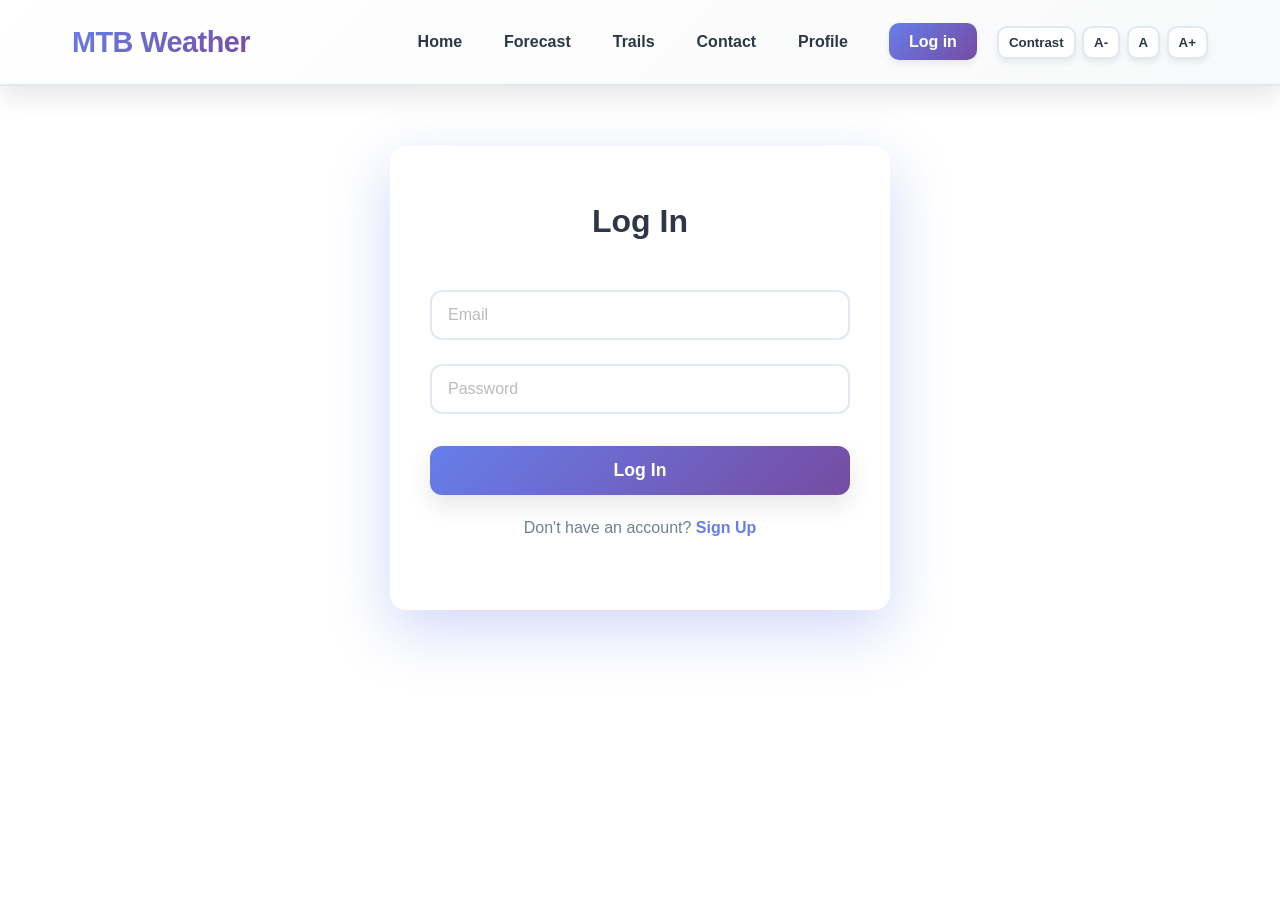
==== commit 263934d7: "add WCAG 2.2" ====
--- a/auth.html
+++ b/auth.html
@@ -52,6 +52,7 @@
         </div>
     </main>
 
+    <script src="a11y.js"></script>
     <script src="auth.js"></script>
 </body>
-</html>+</html>
--- a/style.css
+++ b/style.css
@@ -11,6 +11,7 @@
     --shadow-sm: 0 4px 6px rgba(0, 0, 0, 0.07);
     --shadow-md: 0 10px 25px rgba(0, 0, 0, 0.1);
     --shadow-lg: 0 20px 60px rgba(102, 126, 234, 0.3);
+    --font-scale: 1;
 }
 
 /* ===== Global Styles ===== */
@@ -18,6 +19,10 @@
     margin: 0;
     padding: 0;
     box-sizing: border-box;
+}
+
+html {
+    font-size: calc(100% * var(--font-scale));
 }
 
 html, body {
@@ -53,6 +58,36 @@
     justify-content: space-between;
     align-items: center;
     padding: 1.2rem 2rem;
+    flex-wrap: wrap;
+    gap: 1rem;
+}
+
+.nav-toggle {
+    display: none;
+    width: 44px;
+    height: 44px;
+    border-radius: 12px;
+    border: 2px solid var(--border-color);
+    background: var(--white);
+    cursor: pointer;
+    box-shadow: var(--shadow-sm);
+    align-items: center;
+    justify-content: center;
+    gap: 5px;
+    padding: 10px;
+}
+
+.nav-toggle span {
+    display: block;
+    height: 2px;
+    width: 100%;
+    background: var(--text-dark);
+    border-radius: 2px;
+}
+
+.nav-toggle:focus-visible {
+    outline: 3px solid var(--accent-color);
+    outline-offset: 2px;
 }
 
 .main-header .logo {
@@ -80,6 +115,8 @@
     padding: 0;
     gap: 10px;
     align-items: center;
+    flex-wrap: wrap;
+    justify-content: flex-end;
 }
 
 .main-header nav ul li {
@@ -137,12 +174,100 @@
     display: none;
 }
 
+/* ===== Accessibility Controls ===== */
+.a11y-controls {
+    display: flex;
+    gap: 0.4rem;
+    align-items: center;
+    margin-left: 10px;
+}
+
+.a11y-btn {
+    appearance: none;
+    border: 2px solid var(--border-color);
+    background: var(--white);
+    color: var(--text-dark);
+    border-radius: 10px;
+    padding: 8px 10px;
+    font-weight: 700;
+    line-height: 1;
+    cursor: pointer;
+    transition: transform 0.2s ease, box-shadow 0.2s ease, border-color 0.2s ease;
+    box-shadow: var(--shadow-sm);
+}
+
+.a11y-btn:hover {
+    transform: translateY(-2px);
+    box-shadow: var(--shadow-md);
+    border-color: var(--primary-color);
+}
+
+.a11y-btn:focus-visible {
+    outline: 3px solid var(--accent-color);
+    outline-offset: 2px;
+}
+
+.a11y-btn[aria-pressed="true"] {
+    border-color: var(--primary-color);
+    background: linear-gradient(135deg, var(--primary-color), var(--secondary-color));
+    color: var(--white);
+}
+
+/* ===== Navigation RWD ===== */
+@media (max-width: 800px) {
+    .nav-toggle {
+        display: inline-flex;
+    }
+
+    .main-header nav.container {
+        position: relative;
+    }
+
+    .main-header nav ul {
+        display: none;
+        width: 100%;
+        flex-direction: column;
+        align-items: stretch;
+        gap: 6px;
+        background: var(--white);
+        border: 2px solid var(--border-color);
+        border-radius: 14px;
+        padding: 10px;
+        box-shadow: var(--shadow-md);
+    }
+
+    .main-header.nav-open nav ul {
+        display: flex;
+    }
+
+    .main-header nav ul li a {
+        width: 100%;
+        display: block;
+        padding: 12px 14px;
+    }
+
+    .a11y-controls {
+        margin-left: 0;
+        justify-content: flex-start;
+        flex-wrap: wrap;
+    }
+}
+
+@media (max-width: 500px) {
+    .main-header nav.container {
+        padding: 1rem 1rem;
+    }
+
+    .main-header .logo {
+        font-size: 1.5rem;
+    }
+}
+
 /* ===== Hero Section ===== */
 .hero {
     background: linear-gradient(135deg, var(--primary-color) 0%, var(--secondary-color) 100%);
     color: var(--white);
-    height: 60vh;
-    min-height: 500px;
+    padding: clamp(3rem, 8vh, 6rem) 1rem;
     display: flex;
     align-items: center;
     justify-content: center;
@@ -1563,4 +1688,96 @@
     text-align: center;
     color: var(--text-light);
     margin-top: 60px;
-}+}
+
+/* ===== High Contrast Theme ===== */
+.theme-hc {
+    --primary-color: #ffeb00;
+    --secondary-color: #ffeb00;
+    --accent-color: #00ffff;
+    --text-dark: #ffeb00;
+    --text-light: #ffeb00;
+    --bg-light: #000000;
+    --white: #000000;
+    --border-color: #ffeb00;
+    --shadow-sm: none;
+    --shadow-md: none;
+    --shadow-lg: none;
+}
+
+.theme-hc body {
+    background-color: #000000;
+    color: #ffeb00;
+}
+
+.theme-hc a {
+    color: #00ffff;
+}
+
+.theme-hc .main-header {
+    background: #000000;
+    border-bottom-color: #ffeb00;
+    box-shadow: none;
+}
+
+.theme-hc .main-header .logo {
+    background: none;
+    -webkit-text-fill-color: initial;
+    color: #ffeb00;
+}
+
+.theme-hc .main-header nav ul li a {
+    color: #ffeb00;
+}
+
+.theme-hc .main-header nav ul li a::after {
+    background: #00ffff;
+}
+
+.theme-hc .main-header nav ul li a.login {
+    background: #ffeb00;
+    color: #000000;
+}
+
+.theme-hc .btn,
+.theme-hc .btn-secondary,
+.theme-hc button {
+    background: #ffeb00;
+    color: #000000;
+    border-color: #ffeb00;
+    box-shadow: none;
+}
+
+.theme-hc input,
+.theme-hc textarea,
+.theme-hc select {
+    background: #000000;
+    color: #ffeb00;
+    border-color: #ffeb00;
+}
+
+.theme-hc input::placeholder,
+.theme-hc textarea::placeholder {
+    color: rgba(255, 235, 0, 0.85);
+}
+
+.theme-hc .a11y-btn {
+    background: #000000;
+    color: #ffeb00;
+    border-color: #ffeb00;
+    box-shadow: none;
+}
+
+.theme-hc .a11y-btn[aria-pressed="true"] {
+    background: #ffeb00;
+    color: #000000;
+}
+
+.theme-hc .nav-toggle {
+    background: #000000;
+    border-color: #ffeb00;
+}
+
+.theme-hc .nav-toggle span {
+    background: #ffeb00;
+}
